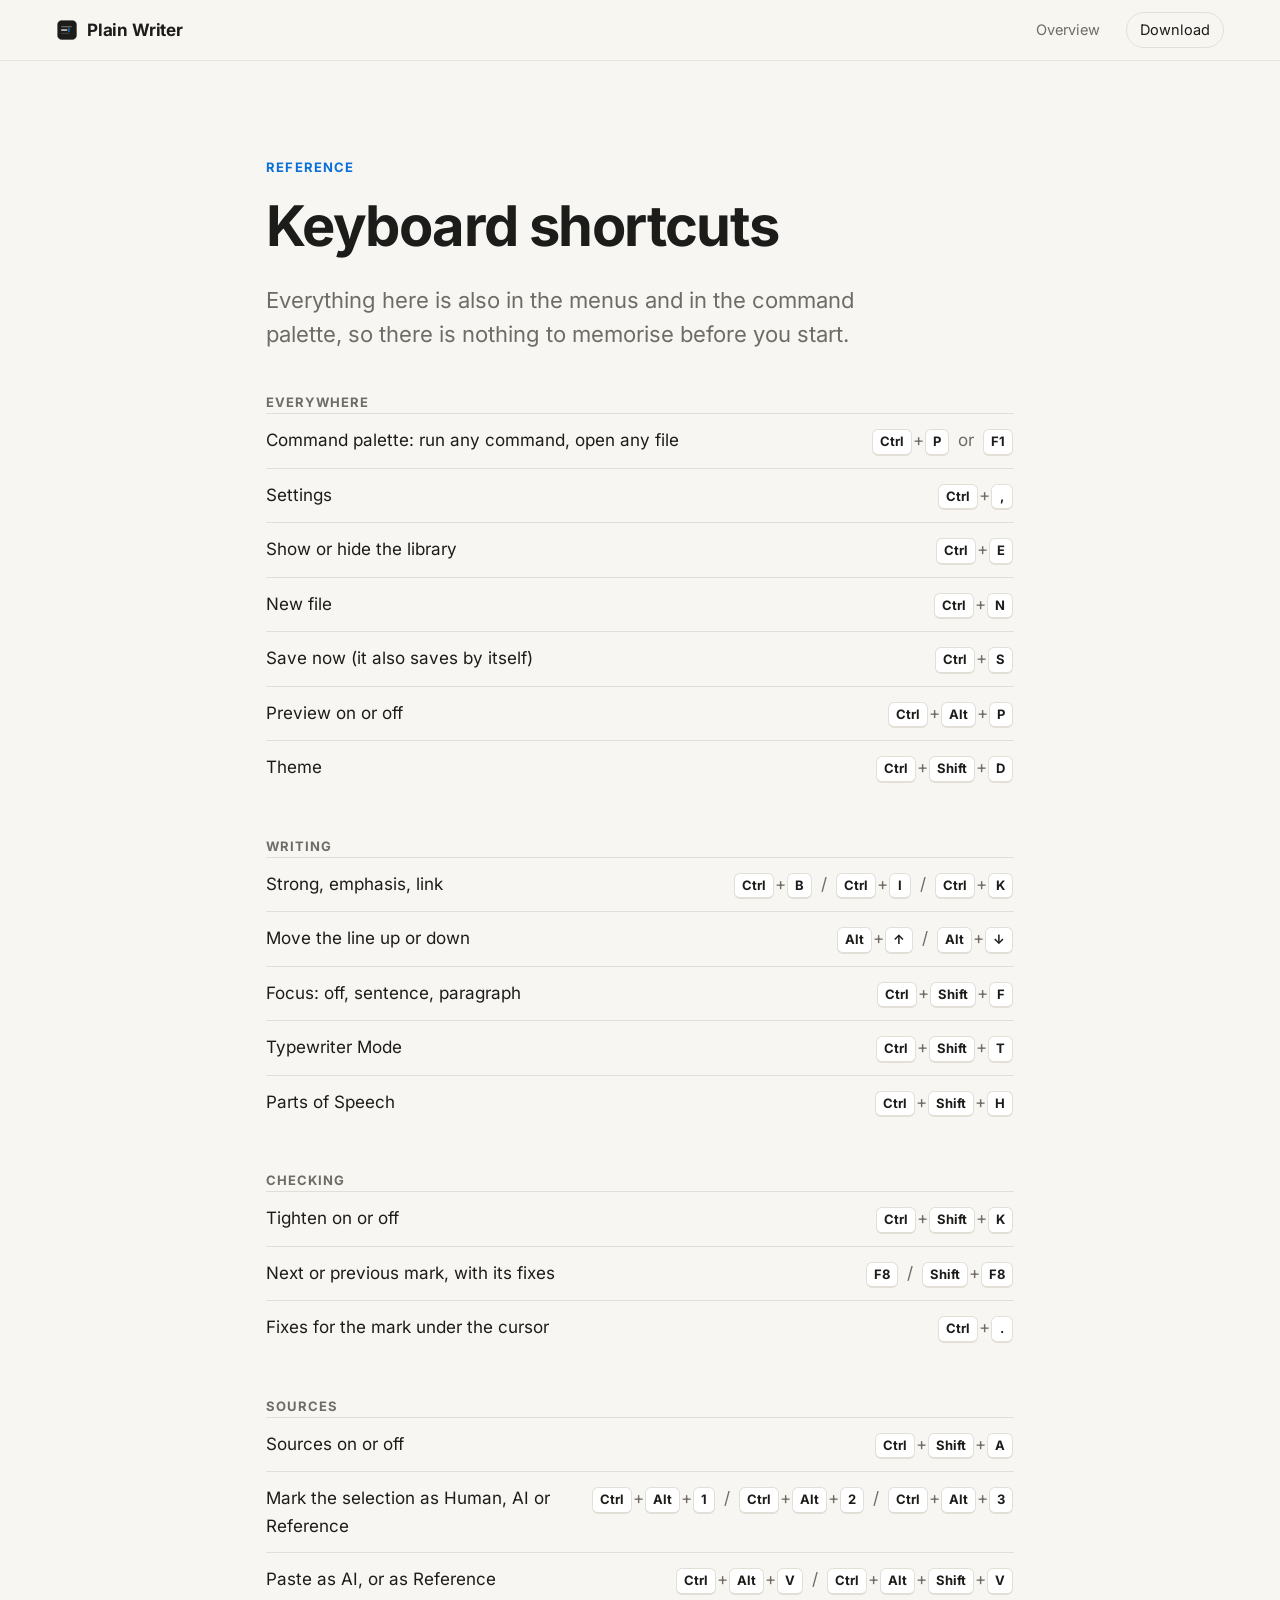
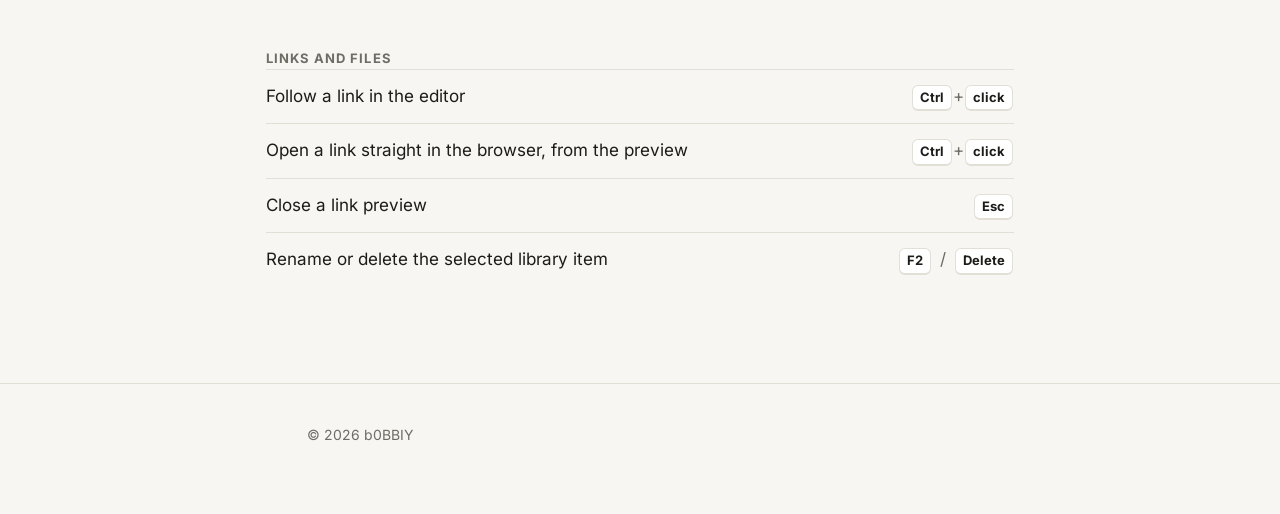
==== shortcuts.html @ 5e15df37 "Update the website" ====
<!doctype html>
<html lang="en">
  <head>
    <meta charset="utf-8" />
    <meta name="viewport" content="width=device-width, initial-scale=1" />
    <title>Keyboard shortcuts – Plain Writer</title>
    <meta name="description" content="Every keyboard shortcut in Plain Writer, on one page." />
    <link rel="icon" href="img/icon.png" />
    <link rel="stylesheet" href="style.css" />
  </head>
  <body>
    <header class="top">
      <a class="brand" href="index.html"><img src="img/icon.png" alt="" width="22" height="22" />Plain Writer</a>
      <nav aria-label="Site">
        <a href="index.html">Overview</a>
        <a class="pill" href="index.html#download">Download</a>
      </nav>
    </header>
    <main class="keys">
      <p class="kicker">Reference</p>
      <h1>Keyboard shortcuts</h1>
      <p class="lede">Everything here is also in the menus and in the command palette, so there is nothing to memorise before you start.</p>
      <section>
        <h2>Everywhere</h2>
        <table>
          <tr><th scope="row">Command palette: run any command, open any file</th><td><kbd>Ctrl</kbd>+<kbd>P</kbd> <span class="sep">or</span> <kbd>F1</kbd></td></tr>
          <tr><th scope="row">Settings</th><td><kbd>Ctrl</kbd>+<kbd>,</kbd></td></tr>
          <tr><th scope="row">Show or hide the library</th><td><kbd>Ctrl</kbd>+<kbd>E</kbd></td></tr>
          <tr><th scope="row">New file</th><td><kbd>Ctrl</kbd>+<kbd>N</kbd></td></tr>
          <tr><th scope="row">Save now (it also saves by itself)</th><td><kbd>Ctrl</kbd>+<kbd>S</kbd></td></tr>
          <tr><th scope="row">Preview on or off</th><td><kbd>Ctrl</kbd>+<kbd>Alt</kbd>+<kbd>P</kbd></td></tr>
          <tr><th scope="row">Theme</th><td><kbd>Ctrl</kbd>+<kbd>Shift</kbd>+<kbd>D</kbd></td></tr>
        </table>
      </section>
      <section>
        <h2>Writing</h2>
        <table>
          <tr><th scope="row">Strong, emphasis, link</th><td><kbd>Ctrl</kbd>+<kbd>B</kbd> <span class="sep">/</span> <kbd>Ctrl</kbd>+<kbd>I</kbd> <span class="sep">/</span> <kbd>Ctrl</kbd>+<kbd>K</kbd></td></tr>
          <tr><th scope="row">Move the line up or down</th><td><kbd>Alt</kbd>+<kbd>↑</kbd> <span class="sep">/</span> <kbd>Alt</kbd>+<kbd>↓</kbd></td></tr>
          <tr><th scope="row">Focus: off, sentence, paragraph</th><td><kbd>Ctrl</kbd>+<kbd>Shift</kbd>+<kbd>F</kbd></td></tr>
          <tr><th scope="row">Typewriter Mode</th><td><kbd>Ctrl</kbd>+<kbd>Shift</kbd>+<kbd>T</kbd></td></tr>
          <tr><th scope="row">Parts of Speech</th><td><kbd>Ctrl</kbd>+<kbd>Shift</kbd>+<kbd>H</kbd></td></tr>
        </table>
      </section>
      <section>
        <h2>Checking</h2>
        <table>
          <tr><th scope="row">Tighten on or off</th><td><kbd>Ctrl</kbd>+<kbd>Shift</kbd>+<kbd>K</kbd></td></tr>
          <tr><th scope="row">Next or previous mark, with its fixes</th><td><kbd>F8</kbd> <span class="sep">/</span> <kbd>Shift</kbd>+<kbd>F8</kbd></td></tr>
          <tr><th scope="row">Fixes for the mark under the cursor</th><td><kbd>Ctrl</kbd>+<kbd>.</kbd></td></tr>
        </table>
      </section>
      <section>
        <h2>Sources</h2>
        <table>
          <tr><th scope="row">Sources on or off</th><td><kbd>Ctrl</kbd>+<kbd>Shift</kbd>+<kbd>A</kbd></td></tr>
          <tr><th scope="row">Mark the selection as Human, AI or Reference</th><td><kbd>Ctrl</kbd>+<kbd>Alt</kbd>+<kbd>1</kbd> <span class="sep">/</span> <kbd>Ctrl</kbd>+<kbd>Alt</kbd>+<kbd>2</kbd> <span class="sep">/</span> <kbd>Ctrl</kbd>+<kbd>Alt</kbd>+<kbd>3</kbd></td></tr>
          <tr><th scope="row">Paste as AI, or as Reference</th><td><kbd>Ctrl</kbd>+<kbd>Alt</kbd>+<kbd>V</kbd> <span class="sep">/</span> <kbd>Ctrl</kbd>+<kbd>Alt</kbd>+<kbd>Shift</kbd>+<kbd>V</kbd></td></tr>
        </table>
      </section>
      <section>
        <h2>Links and files</h2>
        <table>
          <tr><th scope="row">Follow a link in the editor</th><td><kbd>Ctrl</kbd>+<kbd>click</kbd></td></tr>
          <tr><th scope="row">Open a link straight in the browser, from the preview</th><td><kbd>Ctrl</kbd>+<kbd>click</kbd></td></tr>
          <tr><th scope="row">Close a link preview</th><td><kbd>Esc</kbd></td></tr>
          <tr><th scope="row">Rename or delete the selected library item</th><td><kbd>F2</kbd> <span class="sep">/</span> <kbd>Delete</kbd></td></tr>
        </table>
      </section>
    </main>
    <footer>
      <p class="small">© 2026 b0BBIY</p>
    </footer>
  </body>
</html>
---- style.css ----
/* Plain Writer's website. One page, one short script (for the video). Colours follow the app's own
   light and dark themes; Inter is bundled under the SIL Open Font License
   (see fonts/LICENSE-Inter.txt). */
@font-face { font-family: "Inter"; src: url("fonts/inter-latin-400-normal.woff2") format("woff2"); font-weight: 400; font-style: normal; font-display: swap; }
@font-face { font-family: "Inter"; src: url("fonts/inter-latin-400-italic.woff2") format("woff2"); font-weight: 400; font-style: italic; font-display: swap; }
@font-face { font-family: "Inter"; src: url("fonts/inter-latin-700-normal.woff2") format("woff2"); font-weight: 700; font-style: normal; font-display: swap; }

:root {
  --bg: #f7f6f2;
  --raised: #ffffff;
  --fg: #1c1c1a;
  --muted: #6f6c65;
  --line: #e2dfd6;
  --accent: #0a6fd8;
  --on-accent: #ffffff;
  --shadow: 0 1px 2px rgba(40, 36, 24, 0.06), 0 18px 48px rgba(40, 36, 24, 0.14);
  color-scheme: light;
}
@media (prefers-color-scheme: dark) {
  :root {
    --bg: #1a1a19;
    --raised: #222220;
    --fg: #e6e4de;
    --muted: #9a978f;
    --line: #2f2e2b;
    --accent: #4da3ff;
    --on-accent: #0c1420;
    --shadow: 0 1px 2px rgba(0, 0, 0, 0.3), 0 18px 48px rgba(0, 0, 0, 0.45);
    color-scheme: dark;
  }
}

* { box-sizing: border-box; }
html { scroll-behavior: smooth; scroll-padding-top: 72px; }
@media (prefers-reduced-motion: reduce) { html { scroll-behavior: auto; } }
body {
  margin: 0; background: var(--bg); color: var(--fg);
  font: 17px/1.65 "Inter", system-ui, -apple-system, "Segoe UI", sans-serif;
  -webkit-font-smoothing: antialiased; text-rendering: optimizeLegibility;
}
a { color: inherit; }
img { display: block; max-width: 100%; height: auto; }
code { font: 0.9em/1 "Cascadia Mono", Consolas, ui-monospace, monospace; background: var(--line); padding: 0.12em 0.36em; border-radius: 4px; }
:focus-visible { outline: 2px solid var(--accent); outline-offset: 3px; border-radius: 4px; }

/* ---- Top bar ---- */
.top {
  position: sticky; top: 0; z-index: 5; display: flex; align-items: center; justify-content: space-between; gap: 16px;
  padding: 12px clamp(18px, 5vw, 56px);
  background: color-mix(in srgb, var(--bg) 86%, transparent); backdrop-filter: saturate(1.4) blur(10px);
  border-bottom: 1px solid color-mix(in srgb, var(--line) 70%, transparent);
}
.brand { display: flex; align-items: center; gap: 9px; font-weight: 700; text-decoration: none; letter-spacing: -0.01em; }
.brand img { border-radius: 5px; }
.top nav { display: flex; align-items: center; gap: clamp(10px, 2.2vw, 26px); font-size: 14.5px; }
.top nav a { text-decoration: none; color: var(--muted); }
.top nav a:hover { color: var(--fg); }
.top nav .pill { color: var(--fg); border: 1px solid var(--line); padding: 5px 13px; border-radius: 999px; }
.top nav .pill:hover { border-color: var(--fg); }
@media (max-width: 640px) { .top nav a:not(.pill) { display: none; } }

/* ---- Shared ---- */
main { overflow: hidden; }
section { padding: clamp(56px, 9vw, 120px) clamp(18px, 5vw, 56px); }
h1, h2 { margin: 0; letter-spacing: -0.028em; line-height: 1.08; text-wrap: balance; }
h1 { font-size: clamp(38px, 6.4vw, 76px); max-width: 16ch; }
h2 { font-size: clamp(28px, 3.8vw, 44px); max-width: 20ch; }
p { margin: 0; }
.kicker { font-size: 13px; font-weight: 700; letter-spacing: 0.09em; text-transform: uppercase; color: var(--accent); margin-bottom: 18px; }
.small { font-size: 14px; color: var(--muted); }
.button {
  display: inline-block; padding: 13px 24px; border-radius: 999px; background: var(--fg); color: var(--bg);
  font-weight: 700; font-size: 16px; text-decoration: none; letter-spacing: -0.005em;
}
a.button:hover { background: var(--accent); color: var(--on-accent); }
.button.waiting { background: transparent; color: var(--muted); border: 1px dashed var(--muted); cursor: default; }
.actions { display: flex; align-items: center; flex-wrap: wrap; gap: 14px 20px; }
.actions.centre { justify-content: center; }
.aside { color: var(--muted); font-size: 15px; }
.shot { margin: 0; }
.shot video { display: block; width: 100%; height: auto; }
.shot img, .shot video { border-radius: 12px; box-shadow: var(--shadow); border: 1px solid color-mix(in srgb, var(--fg) 9%, transparent); }

/* ---- Hero ---- */
.hero { max-width: 1240px; margin: 0 auto; padding-bottom: clamp(40px, 6vw, 72px); }
.lede { font-size: clamp(18px, 1.9vw, 22px); line-height: 1.55; color: var(--muted); max-width: 46ch; margin: 26px 0 30px; }
.shot.wide { margin-top: clamp(40px, 6vw, 72px); }

/* ---- The principle ---- */
.principle { max-width: 780px; margin: 0 auto; text-align: left; }
.principle h2 { max-width: none; margin-bottom: 20px; }
.principle p { font-size: clamp(18px, 1.8vw, 21px); line-height: 1.6; color: var(--muted); }

/* ---- Next to a word processor ---- */
.compare { max-width: 1240px; margin: 0 auto; border-top: 1px solid var(--line); }
.compare .words { max-width: 780px; }
.compare .words p:not(.kicker) { color: var(--muted); margin-top: 18px; max-width: 60ch; }
.compare table { width: 100%; margin-top: clamp(32px, 5vw, 56px); border-collapse: collapse; font-size: 16px; line-height: 1.5; }
.compare th, .compare td { text-align: left; vertical-align: top; padding: 16px 18px 16px 0; border-top: 1px solid var(--line); }
.compare thead th { border-top: 0; padding-bottom: 12px; font-size: 13px; letter-spacing: 0.07em; text-transform: uppercase; color: var(--muted); }
.compare thead th:last-child { color: var(--accent); }
.compare tbody th { width: 24%; font-weight: 700; }
.compare td { width: 38%; color: var(--muted); }
.compare td:last-child { color: var(--fg); }
@media (max-width: 720px) {
  /* Too narrow for three columns: each row becomes a small card. */
  .compare thead { position: absolute; width: 1px; height: 1px; overflow: hidden; clip-path: inset(50%); }
  .compare tr { display: block; padding: 16px 0; border-top: 1px solid var(--line); }
  .compare th, .compare td { display: block; width: auto; padding: 0; border: 0; }
  .compare td { margin-top: 6px; }
  .compare td::before { display: block; font-size: 12px; letter-spacing: 0.07em; text-transform: uppercase; color: var(--muted); }
  .compare td:nth-of-type(1)::before { content: "A word processor"; }
  .compare td:nth-of-type(2)::before { content: "Plain Writer"; color: var(--accent); }
}

/* ---- The stage: one feature given the full width ---- */
.stage { max-width: 1240px; margin: 0 auto; border-top: 1px solid var(--line); }
.stage .words { display: grid; align-items: end; grid-template-columns: minmax(0, 5fr) minmax(0, 7fr); gap: 20px clamp(28px, 5vw, 76px); }
.stage .body p { color: var(--muted); max-width: 54ch; }
.stage .body p + p { margin-top: 16px; }
.stage .shot.wide { margin-top: clamp(32px, 5vw, 60px); }
@media (max-width: 860px) { .stage .words { grid-template-columns: 1fr; } }

/* ---- Features: words beside a picture, alternating sides ---- */
.feature {
  max-width: 1240px; margin: 0 auto; display: grid; align-items: center;
  grid-template-columns: minmax(0, 5fr) minmax(0, 7fr); gap: clamp(28px, 5vw, 76px);
  border-top: 1px solid var(--line);
}
.feature.flip { grid-template-columns: minmax(0, 7fr) minmax(0, 5fr); } /* the picture keeps the wide side */
.feature.flip .words { order: 2; }
.feature .words p:not(.kicker) { color: var(--muted); margin-top: 18px; max-width: 44ch; }
.feature h2 { margin-bottom: 4px; }
@media (max-width: 860px) {
  .feature { grid-template-columns: 1fr; }
  .feature.flip .words { order: 0; }
}

/* ---- The rest of what it does ---- */
.also { max-width: 1240px; margin: 0 auto; border-top: 1px solid var(--line); }
.also h2 { margin-bottom: 30px; }
.also ul { list-style: none; margin: 0; padding: 0; display: grid; grid-template-columns: repeat(auto-fit, minmax(270px, 1fr)); gap: 14px 44px; }
.also li { color: var(--muted); padding: 14px 0; border-top: 1px solid var(--line); }
.also b { color: var(--fg); font-weight: 700; }

/* ---- Getting started ---- */
.start { max-width: 1240px; margin: 0 auto; border-top: 1px solid var(--line); }
.start h2 { margin-bottom: 30px; }
.start ol { list-style: none; margin: 0; padding: 0; counter-reset: step; display: grid; grid-template-columns: repeat(auto-fit, minmax(260px, 1fr)); gap: 28px 44px; }
.start li { counter-increment: step; display: flex; flex-direction: column; gap: 6px; padding-top: 16px; border-top: 1px solid var(--line); }
.start li::before { content: counter(step); font-size: 13px; font-weight: 700; color: var(--accent); }
.start li b { font-size: 19px; letter-spacing: -0.01em; }
.start li span { color: var(--muted); }
.start a { color: var(--fg); text-underline-offset: 3px; }

/* ---- The shortcuts page ---- */
.keys { max-width: 860px; margin: 0 auto; padding: clamp(48px, 8vw, 96px) clamp(18px, 5vw, 56px); }
.keys h1 { font-size: clamp(34px, 5vw, 56px); max-width: none; }
.keys section { padding: 0; margin-top: 44px; }
.keys h2 { font-size: 13px; letter-spacing: 0.08em; text-transform: uppercase; color: var(--muted); max-width: none; margin-bottom: 4px; }
.keys table { width: 100%; border-collapse: collapse; }
.keys th, .keys td { padding: 12px 0; border-top: 1px solid var(--line); vertical-align: baseline; }
.keys th { text-align: left; font-weight: 400; padding-right: 20px; }
.keys td { text-align: right; white-space: nowrap; color: var(--muted); }
kbd {
  display: inline-block; min-width: 1.7em; padding: 2px 7px; margin: 0 1px; text-align: center;
  font: 600 13px/1.5 "Inter", system-ui, sans-serif; color: var(--fg);
  background: var(--raised); border: 1px solid var(--line); border-bottom-width: 2px; border-radius: 6px;
}
.keys .sep { margin: 0 3px; }
@media (max-width: 620px) {
  .keys th, .keys td { display: block; border: 0; padding: 0; text-align: left; white-space: normal; }
  .keys tr { display: block; padding: 12px 0; border-top: 1px solid var(--line); }
  .keys td { margin-top: 8px; line-height: 2.1; }
}

/* ---- Download ---- */
.download { text-align: center; border-top: 1px solid var(--line); }
.download h2 { max-width: none; font-size: clamp(34px, 5.4vw, 60px); }
.download > p { color: var(--muted); max-width: 52ch; margin: 18px auto 0; }
.download .actions { margin-top: 30px; }

footer {
  padding: 40px clamp(18px, 5vw, 56px) 56px; border-top: 1px solid var(--line);
  color: var(--muted); font-size: 14.5px; line-height: 1.6;
}
footer p { max-width: 74ch; margin: 0 auto 12px; }
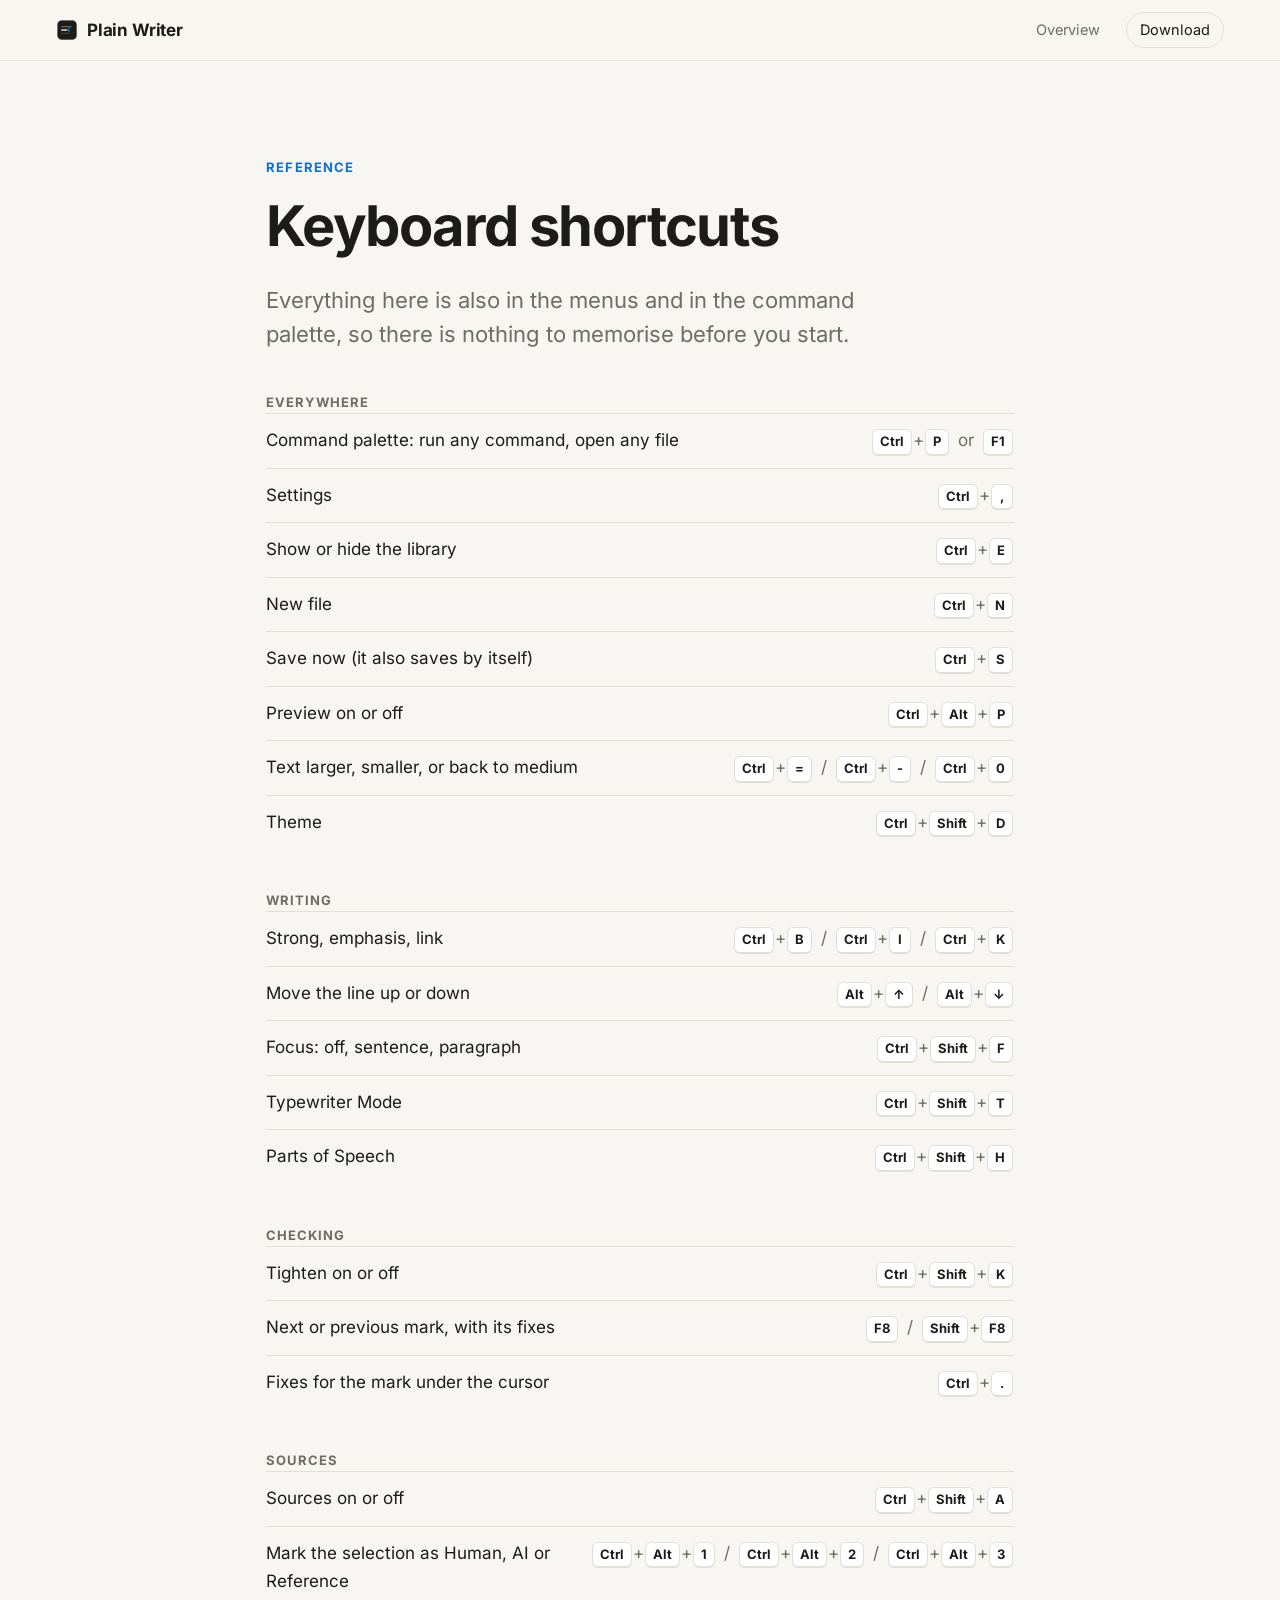
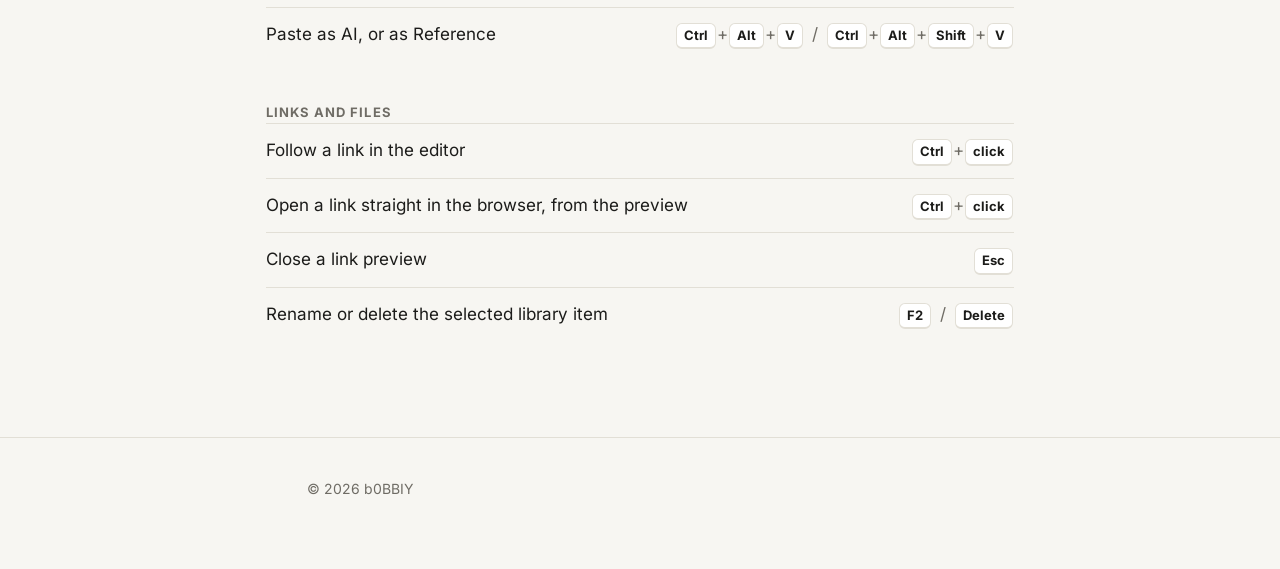
==== commit c4eb9c30: "Update the website" ====
--- a/shortcuts.html
+++ b/shortcuts.html
@@ -29,6 +29,7 @@
           <tr><th scope="row">New file</th><td><kbd>Ctrl</kbd>+<kbd>N</kbd></td></tr>
           <tr><th scope="row">Save now (it also saves by itself)</th><td><kbd>Ctrl</kbd>+<kbd>S</kbd></td></tr>
           <tr><th scope="row">Preview on or off</th><td><kbd>Ctrl</kbd>+<kbd>Alt</kbd>+<kbd>P</kbd></td></tr>
+          <tr><th scope="row">Text larger, smaller, or back to medium</th><td><kbd>Ctrl</kbd>+<kbd>=</kbd> <span class="sep">/</span> <kbd>Ctrl</kbd>+<kbd>-</kbd> <span class="sep">/</span> <kbd>Ctrl</kbd>+<kbd>0</kbd></td></tr>
           <tr><th scope="row">Theme</th><td><kbd>Ctrl</kbd>+<kbd>Shift</kbd>+<kbd>D</kbd></td></tr>
         </table>
       </section>
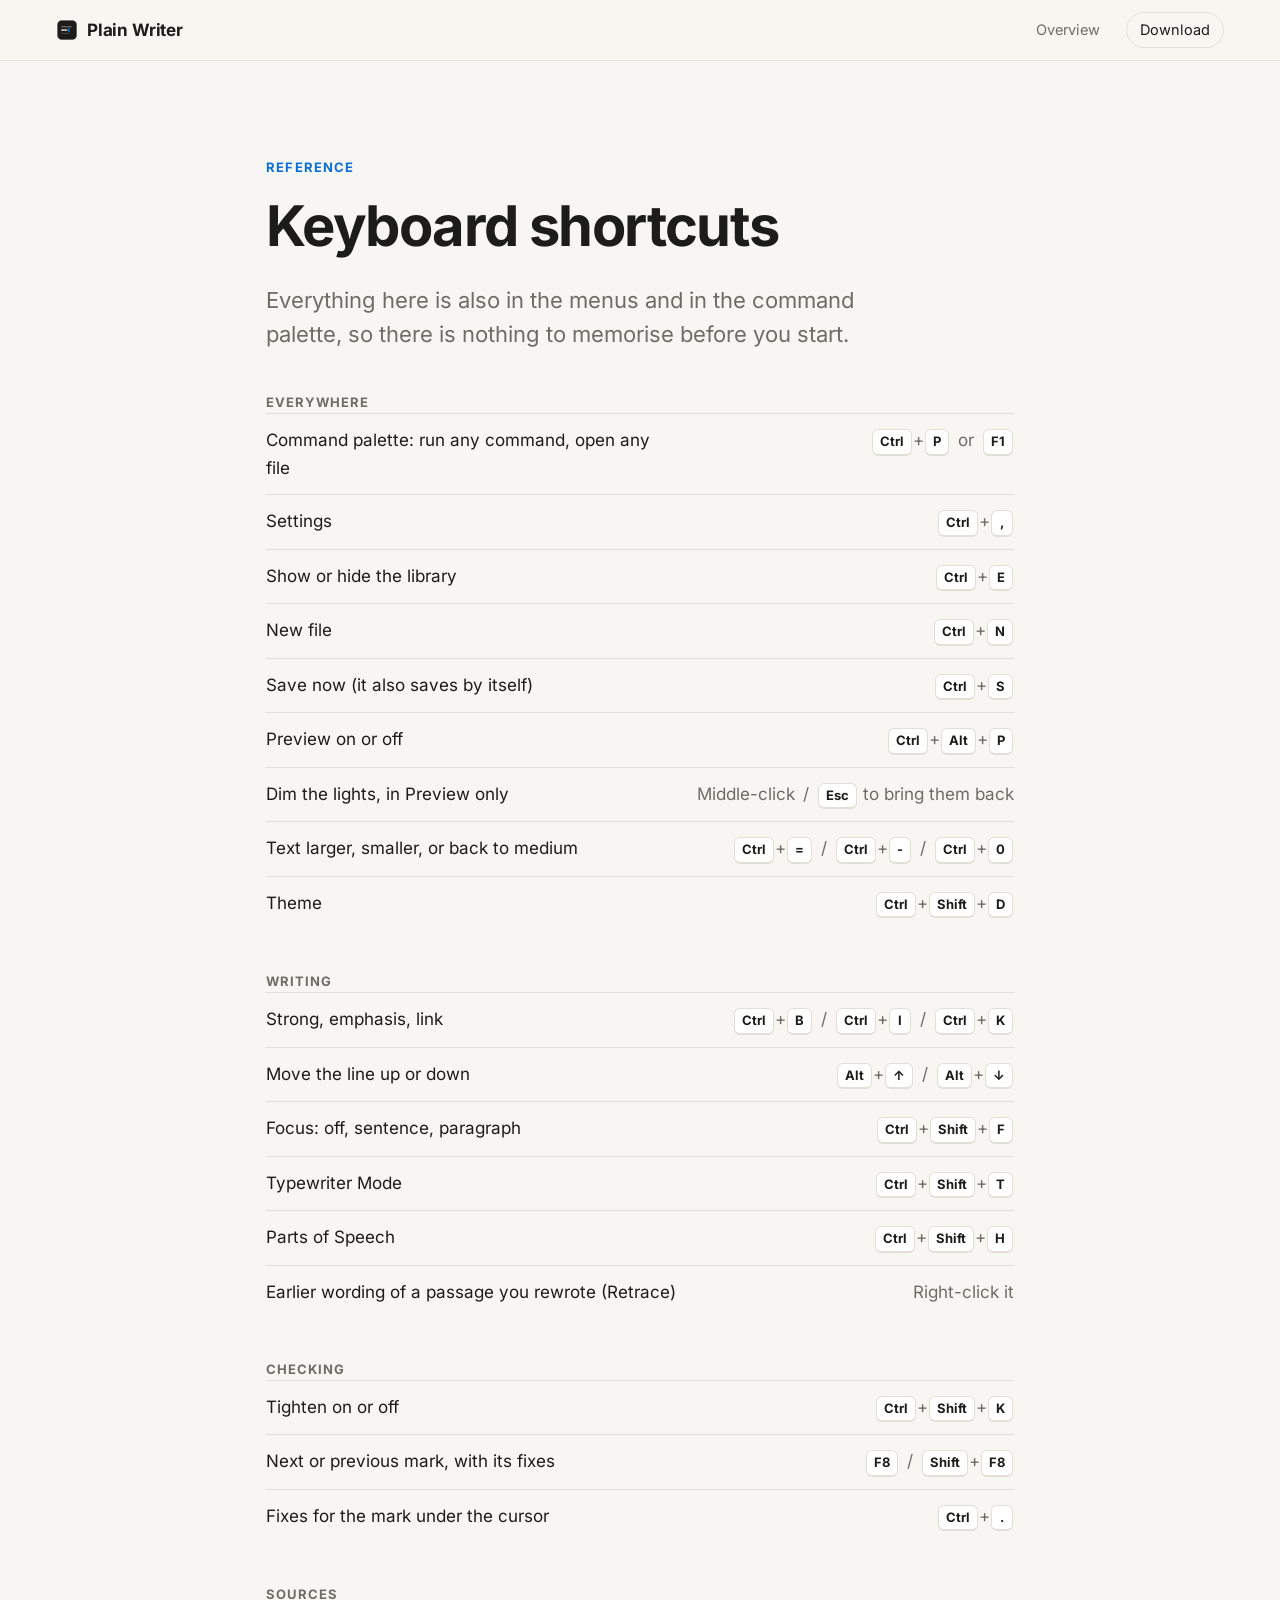
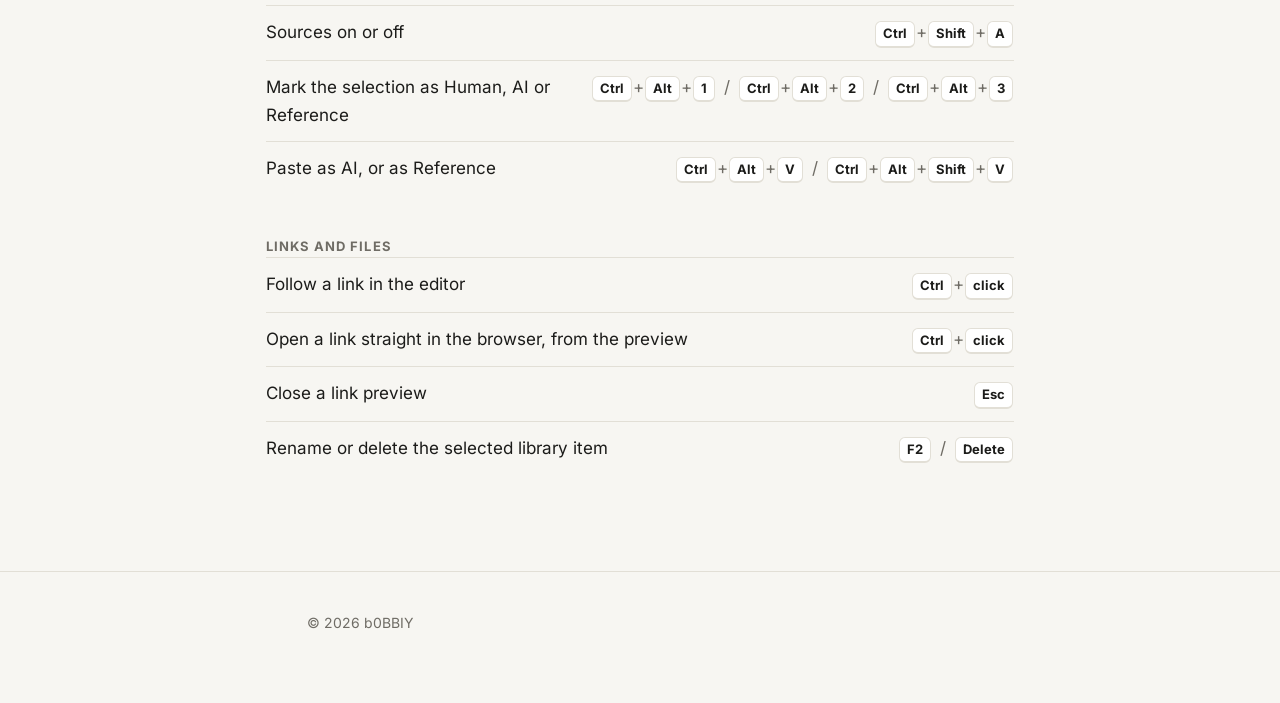
==== commit 86c1fe46: "Update the website" ====
--- a/shortcuts.html
+++ b/shortcuts.html
@@ -29,6 +29,7 @@
           <tr><th scope="row">New file</th><td><kbd>Ctrl</kbd>+<kbd>N</kbd></td></tr>
           <tr><th scope="row">Save now (it also saves by itself)</th><td><kbd>Ctrl</kbd>+<kbd>S</kbd></td></tr>
           <tr><th scope="row">Preview on or off</th><td><kbd>Ctrl</kbd>+<kbd>Alt</kbd>+<kbd>P</kbd></td></tr>
+          <tr><th scope="row">Dim the lights, in Preview only</th><td>Middle-click <span class="sep">/</span> <kbd>Esc</kbd> to bring them back</td></tr>
           <tr><th scope="row">Text larger, smaller, or back to medium</th><td><kbd>Ctrl</kbd>+<kbd>=</kbd> <span class="sep">/</span> <kbd>Ctrl</kbd>+<kbd>-</kbd> <span class="sep">/</span> <kbd>Ctrl</kbd>+<kbd>0</kbd></td></tr>
           <tr><th scope="row">Theme</th><td><kbd>Ctrl</kbd>+<kbd>Shift</kbd>+<kbd>D</kbd></td></tr>
         </table>
@@ -41,6 +42,7 @@
           <tr><th scope="row">Focus: off, sentence, paragraph</th><td><kbd>Ctrl</kbd>+<kbd>Shift</kbd>+<kbd>F</kbd></td></tr>
           <tr><th scope="row">Typewriter Mode</th><td><kbd>Ctrl</kbd>+<kbd>Shift</kbd>+<kbd>T</kbd></td></tr>
           <tr><th scope="row">Parts of Speech</th><td><kbd>Ctrl</kbd>+<kbd>Shift</kbd>+<kbd>H</kbd></td></tr>
+          <tr><th scope="row">Earlier wording of a passage you rewrote (Retrace)</th><td>Right-click it</td></tr>
         </table>
       </section>
       <section>
